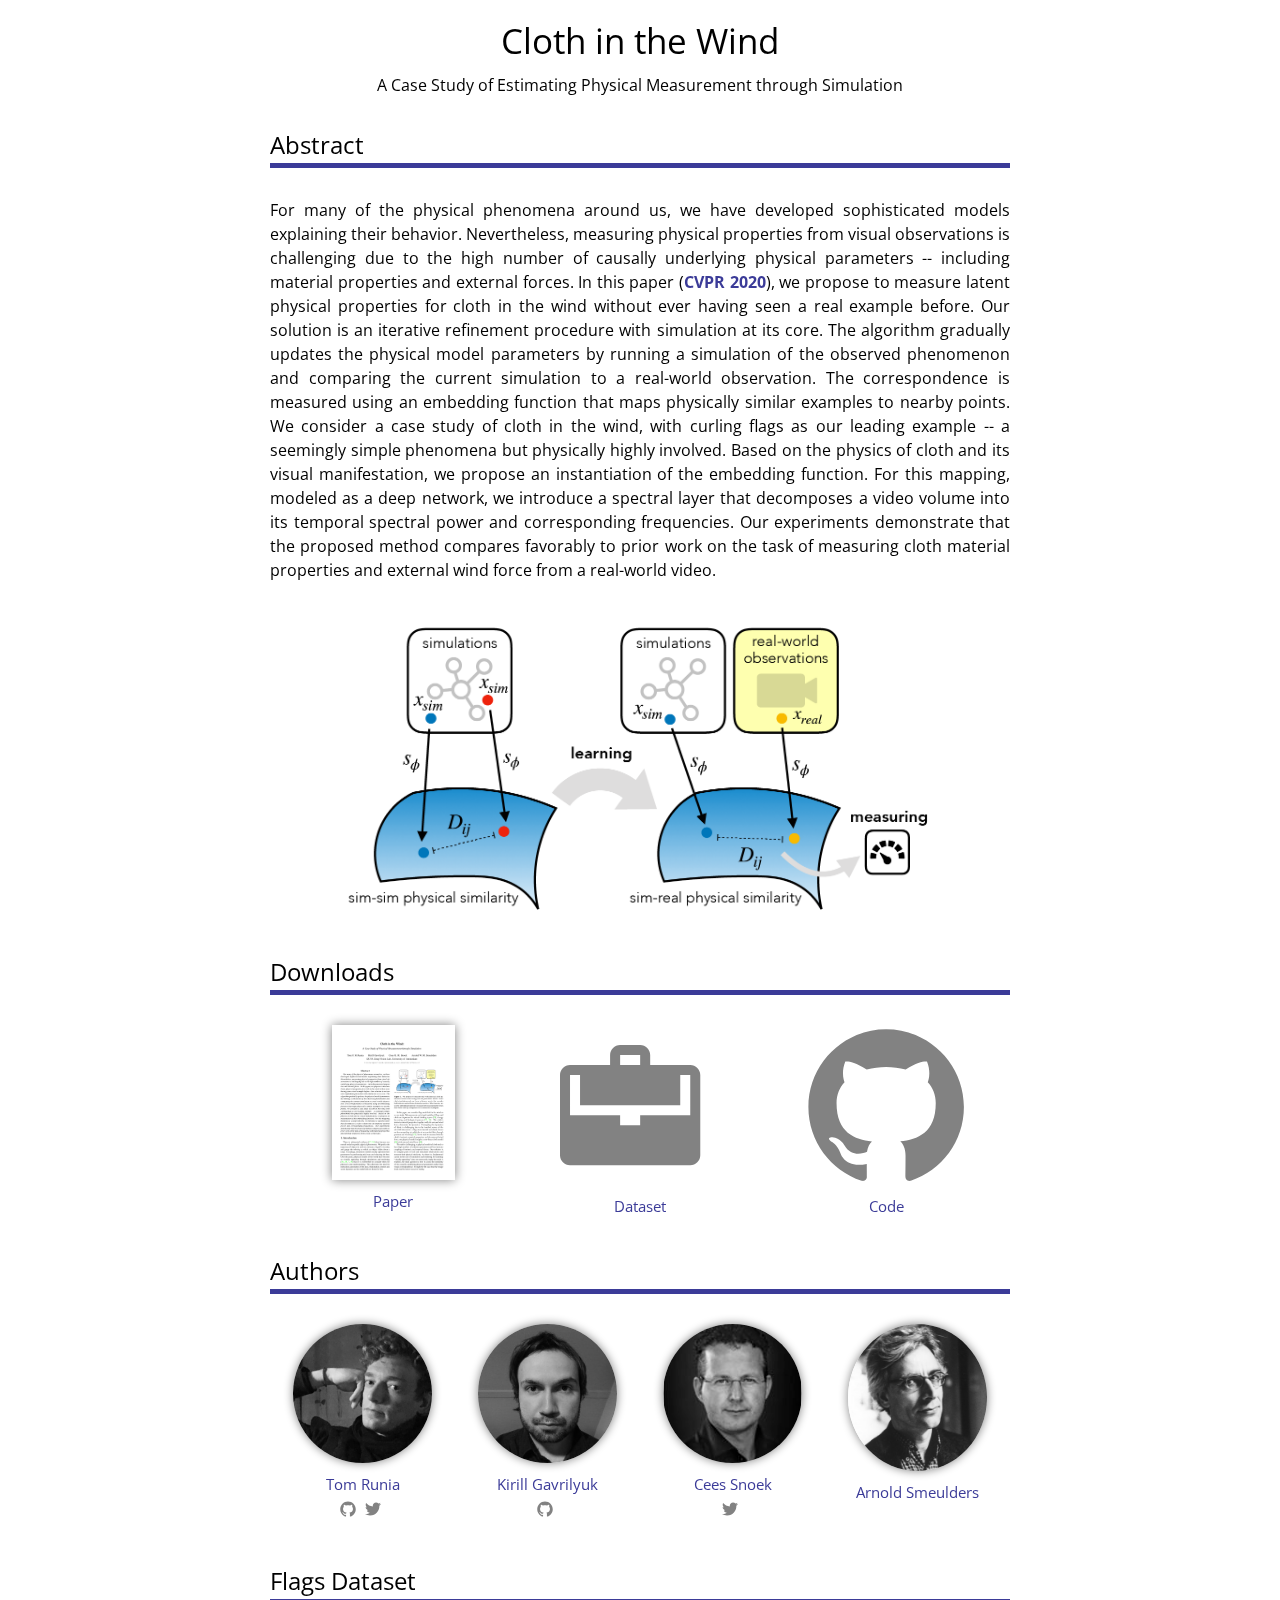
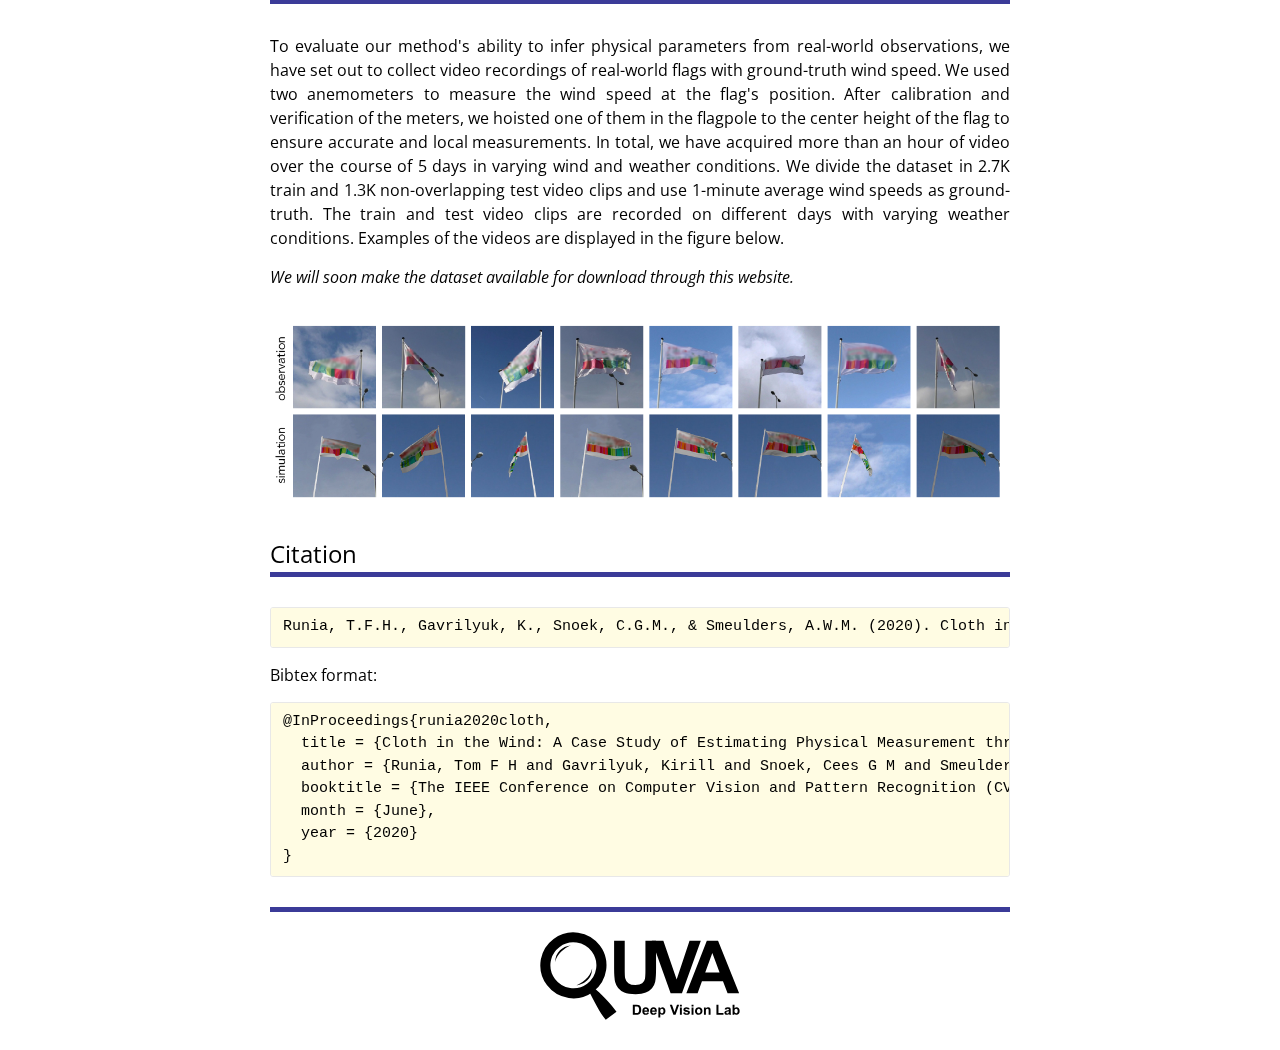
==== projects/cloth/index.html @ 1dd42409 "cloth website" ====
<!DOCTYPE html>
<html lang=en>

<head>
  <meta charset=utf-8>
  <meta http-equiv=X-UA-Compatible content="IE=edge">
  <meta name=viewport content="width=device-width,initial-scale=1">
  <title>Cloth in the Wind | CVPR 2020</title>
  <meta name=description content="The project page for the paper &quot;Cloth in the Wind: A Case Study of Estimating Physical Measurement through Simulation&quot;">

  <style type=text/css>
    @import url(https://fonts.googleapis.com/css?family=Open+Sans:300,400,700);

    body,
    h2,
    p {
      margin: 0;
      padding: 0
    }

    .wrapper p,
    h2 {
      margin-bottom: 15px
    }

    body {
      font: 400 16px/1.5 'Open Sans', sans-serif;
      color: #515151;
      background-color: #fff;
      -webkit-text-size-adjust: 100%;
      -o-font-feature-settings: "kern" 1;
      font-feature-settings: "kern" 1;
      font-kerning: normal
    }

    h2 {
      font-family: 'Open Sans', "Helvetica Neue", Helvetica, Arial, sans-serif;
      font-weight: 400,400;
    }

    p {
      text-align: justify
    }

    .page-wrapper {
      max-width: calc(800px - (30px * 2));
      margin-right: auto;
      margin-left: auto;
      padding-right: 30px;
      padding-left: 30px
    }

    @media screen and (max-width:800px) {
      .page-wrapper {
        max-width: calc(800px - (30px));
        padding-right: 15px;
        padding-left: 15px
      }
    }

    .abstract-wrapper:after,
    .page-wrapper:after {
      content: "";
      display: table;
      clear: both
    }

    .page-content {
      padding-bottom: 30px
    }

    .page-header {
      text-align: center;
      padding: 0 30px;
      font-size: 20px
    }

    .page-header h2 {
      margin-bottom: 0
    }

    .header {
      margin-top: 30px;
      margin-bottom: 30px;
      border-bottom: 5px solid #c698cb
    }
  </style>
  <script id=loadcss>
    ! function(e, n) {
      ! function(e) {
        "use strict";
        var n = function(n, t, o) {
          var l, i = e.document,
            r = i.createElement("link");
          if (t) l = t;
          else {
            var a = (i.body || i.getElementsByTagName("head")[0]).childNodes;
            l = a[a.length - 1]
          }
          var d = i.styleSheets;
          r.rel = "stylesheet", r.href = n, r.media = "only x", l.parentNode.insertBefore(r, t ? l : l.nextSibling);
          var s = function(e) {
            for (var n = r.href, t = d.length; t--;)
              if (d[t].href === n) return e();
            setTimeout(function() {
              s(e)
            })
          };
          return r.onloadcssdefined = s, s(function() {
            r.media = o || "all"
          }), r
        };
        "undefined" != typeof module ? module.exports = n : e.loadCSS = n
      }("undefined" != typeof global ? global : this);
      for (var t in e) loadCSS(e[t], n)
    }(["style.css"], document.getElementById("loadcss"))
  </script><noscript><link rel=stylesheet href=style.css></noscript>

  <link rel=apple-touch-icon sizes=180x180 href=favicons/apple-touch-icon.png>
  <link rel=icon type=image/png sizes=32x32 href=../../images/favicons/favicon-32x32.png>
  <link rel=icon type=image/png sizes=16x16 href=../../images/favicons/favicon-16x16.png>
  <link rel=manifest href=../../images/favicons/manifest.json>
  <link rel=mask-icon href=../../images/favicons/safari-pinned-tab.svg color=#669c35>
  <link rel="shortcut icon" href=../../images/favicons/favicon.ico>
  <meta name=msapplication-config content=../../images/favicons/browserconfig.xml>
  <meta name=theme-color content=#ffffff>

  <!-- Global site tag (gtag.js) - Google Analytics -->
  <script async src="https://www.googletagmanager.com/gtag/js?id=UA-114690250-1"></script>
  <script>
    window.dataLayer = window.dataLayer || [];
    function gtag(){dataLayer.push(arguments);}
    gtag('js', new Date());

    gtag('config', 'UA-114690250-1');
  </script>


</head>

<body>
  <header class=page-header>
    <h2 class=page-title>Cloth in the Wind</h2>
    <h3>A Case Study of Estimating Physical Measurement through Simulation</h3>
  </header>
  <main class=page-content aria-label=Content>
    <div class=page-wrapper>
      <div class=home>

        <div class=home-content>

          <div class="wrapper abstract-wrapper">
            <h2 class="header abstract-header">Abstract</h2>
            <p>For many of the physical phenomena around us, we have developed sophisticated models explaining their behavior.
            Nevertheless, measuring physical properties from visual observations is challenging due to the high number of causally
            underlying physical parameters -- including material properties and external forces. In this paper (<a href='http://cvpr2020.thecvf.com/' title='CVPR 2020'><strong>CVPR 2020</strong></a>), we propose to measure latent physical properties for cloth in the wind without ever having seen a real example before. Our solution is an iterative refinement procedure with simulation at its core. The algorithm gradually updates the physical model parameters by running a simulation of the observed phenomenon and comparing the current simulation to a real-world observation. The correspondence is measured using an embedding function that maps physically similar examples to nearby points. We consider a case study of cloth in the wind, with curling flags as our leading example -- a seemingly simple phenomena but physically highly involved. Based on the physics of cloth and its visual manifestation, we propose an instantiation of the embedding function. For this mapping, modeled as a deep network, we introduce a spectral layer that decomposes a video volume into its temporal spectral power and corresponding frequencies. Our experiments demonstrate that the proposed method compares favorably to prior work on the task of  measuring cloth material properties and external wind force from a real-world video.</p>

            <img src='images/intro-figure-cvpr.png' style='width:600px; margin-top:20px; margin-left: 70px;' alt='CVPR 2020 - Cloth in the Wind' />

          </div>
          <div class="wrapper material-wrapper">
            <h2 class="header material-header">Downloads</h2>
            <div class="wrapper pdf-wrapper">

              <!-- LINK TO PAPER -->
              <div class=pdf><a href="#"><img src=images/paper-thumbnail.png alt="Cloth in the Wind (CVPR 2020)"><span>Paper</span></a></div>

              <!-- LINK TO DATASET -->
              <div class=pdf><a href='#'><span class=icon><svg viewbox="0 0 16 16"><path d="M9 4V3c0-.55-.45-1-1-1H6c-.55 0-1 .45-1 1v1H1c-.55 0-1 .45-1 1v8c0 .55.45 1 1 1h12c.55 0 1-.45 1-1V5c0-.55-.45-1-1-1H9zM6 3h2v1H6V3zm7 6H8v1H6V9H1V5h1v3h10V5h1v4z"/></svg> </span><span>Dataset</span></a></div>

              <!-- LINK TO CODE -->
              <div class=pdf><a href='#'><span class=icon><svg viewbox="0 0 16 16"><path fill=#828282 d="M7.999,0.431c-4.285,0-7.76,3.474-7.76,7.761 c0,3.428,2.223,6.337,5.307,7.363c0.388,0.071,0.53-0.168,0.53-0.374c0-0.184-0.007-0.672-0.01-1.32 c-2.159,0.469-2.614-1.04-2.614-1.04c-0.353-0.896-0.862-1.135-0.862-1.135c-0.705-0.481,0.053-0.472,0.053-0.472 c0.779,0.055,1.189,0.8,1.189,0.8c0.692,1.186,1.816,0.843,2.258,0.645c0.071-0.502,0.271-0.843,0.493-1.037 C4.86,11.425,3.049,10.76,3.049,7.786c0-0.847,0.302-1.54,0.799-2.082C3.768,5.507,3.501,4.718,3.924,3.65 c0,0,0.652-0.209,2.134,0.796C6.677,4.273,7.34,4.187,8,4.184c0.659,0.003,1.323,0.089,1.943,0.261 c1.482-1.004,2.132-0.796,2.132-0.796c0.423,1.068,0.157,1.857,0.077,2.054c0.497,0.542,0.798,1.235,0.798,2.082 c0,2.981-1.814,3.637-3.543,3.829c0.279,0.24,0.527,0.713,0.527,1.437c0,1.037-0.01,1.874-0.01,2.129 c0,0.208,0.14,0.449,0.534,0.373c3.081-1.028,5.302-3.935,5.302-7.362C15.76,3.906,12.285,0.431,7.999,0.431z"/></svg> </span><span>Code</span></a></div>
            </div>
          </div>
          <div class="wrapper author-col-wrapper">
            <h2 class="header author-header">Authors</h2>
            <div class="author-col author-col-1"><a href="https://tomrunia.github.io/"><img class=profile src='../../images/tom-runia.jpg' alt='tom runia'> <span>Tom Runia</span></a>
              <ul class=social-media-list>
                <li><a href=https://github.com/tomrunia><span class=icon><svg viewbox="0 0 16 16"><path fill=#828282 d="M7.999,0.431c-4.285,0-7.76,3.474-7.76,7.761 c0,3.428,2.223,6.337,5.307,7.363c0.388,0.071,0.53-0.168,0.53-0.374c0-0.184-0.007-0.672-0.01-1.32 c-2.159,0.469-2.614-1.04-2.614-1.04c-0.353-0.896-0.862-1.135-0.862-1.135c-0.705-0.481,0.053-0.472,0.053-0.472 c0.779,0.055,1.189,0.8,1.189,0.8c0.692,1.186,1.816,0.843,2.258,0.645c0.071-0.502,0.271-0.843,0.493-1.037 C4.86,11.425,3.049,10.76,3.049,7.786c0-0.847,0.302-1.54,0.799-2.082C3.768,5.507,3.501,4.718,3.924,3.65 c0,0,0.652-0.209,2.134,0.796C6.677,4.273,7.34,4.187,8,4.184c0.659,0.003,1.323,0.089,1.943,0.261 c1.482-1.004,2.132-0.796,2.132-0.796c0.423,1.068,0.157,1.857,0.077,2.054c0.497,0.542,0.798,1.235,0.798,2.082 c0,2.981-1.814,3.637-3.543,3.829c0.279,0.24,0.527,0.713,0.527,1.437c0,1.037-0.01,1.874-0.01,2.129 c0,0.208,0.14,0.449,0.534,0.373c3.081-1.028,5.302-3.935,5.302-7.362C15.76,3.906,12.285,0.431,7.999,0.431z"/></svg></span></a></li>
                <li><a href=https://twitter.com/tomrunia><span class=icon><svg viewbox="0 0 16 16"><path d="M15.969,3.058c-0.586,0.26-1.217,0.436-1.878,0.515c0.675-0.405,1.194-1.045,1.438-1.809c-0.632,0.375-1.332,0.647-2.076,0.793c-0.596-0.636-1.446-1.033-2.387-1.033c-1.806,0-3.27,1.464-3.27,3.27 c0,0.256,0.029,0.506,0.085,0.745C5.163,5.404,2.753,4.102,1.14,2.124C0.859,2.607,0.698,3.168,0.698,3.767 c0,1.134,0.577,2.135,1.455,2.722C1.616,6.472,1.112,6.325,0.671,6.08c0,0.014,0,0.027,0,0.041c0,1.584,1.127,2.906,2.623,3.206 C3.02,9.402,2.731,9.442,2.433,9.442c-0.211,0-0.416-0.021-0.615-0.059c0.416,1.299,1.624,2.245,3.055,2.271 c-1.119,0.877-2.529,1.4-4.061,1.4c-0.264,0-0.524-0.015-0.78-0.046c1.447,0.928,3.166,1.469,5.013,1.469 c6.015,0,9.304-4.983,9.304-9.304c0-0.142-0.003-0.283-0.009-0.423C14.976,4.29,15.531,3.714,15.969,3.058z"/></svg></span></a></li>
              </ul>
            </div>
            <div class="author-col author-col-2"><a href="https://kgavrilyuk.github.io/"><img class=profile
                src='../../images/kirill-gavrilyuk.jpg' alt='Kirill Gavrilyuk'> <span>Kirill Gavrilyuk</span></a>
              <ul class=social-media-list>
                <li><a href=https://kgavrilyuk.github.io/><span class=icon><svg viewbox="0 0 16 16">
                        <path fill=#828282
                          d="M7.999,0.431c-4.285,0-7.76,3.474-7.76,7.761 c0,3.428,2.223,6.337,5.307,7.363c0.388,0.071,0.53-0.168,0.53-0.374c0-0.184-0.007-0.672-0.01-1.32 c-2.159,0.469-2.614-1.04-2.614-1.04c-0.353-0.896-0.862-1.135-0.862-1.135c-0.705-0.481,0.053-0.472,0.053-0.472 c0.779,0.055,1.189,0.8,1.189,0.8c0.692,1.186,1.816,0.843,2.258,0.645c0.071-0.502,0.271-0.843,0.493-1.037 C4.86,11.425,3.049,10.76,3.049,7.786c0-0.847,0.302-1.54,0.799-2.082C3.768,5.507,3.501,4.718,3.924,3.65 c0,0,0.652-0.209,2.134,0.796C6.677,4.273,7.34,4.187,8,4.184c0.659,0.003,1.323,0.089,1.943,0.261 c1.482-1.004,2.132-0.796,2.132-0.796c0.423,1.068,0.157,1.857,0.077,2.054c0.497,0.542,0.798,1.235,0.798,2.082 c0,2.981-1.814,3.637-3.543,3.829c0.279,0.24,0.527,0.713,0.527,1.437c0,1.037-0.01,1.874-0.01,2.129 c0,0.208,0.14,0.449,0.534,0.373c3.081-1.028,5.302-3.935,5.302-7.362C15.76,3.906,12.285,0.431,7.999,0.431z" />
                        </svg></span></a></li>
              </ul>
            </div>

            <div class="author-col author-col-3"><a href=http://www.ceessnoek.info/><img class=profile src='../../images/cees-snoek.jpg' alt='cees snoek'> <span>Cees Snoek</span></a>
              <ul class=social-media-list>
                <li><a href=https://twitter.com/cgmsnoek><span class=icon><svg viewbox="0 0 16 16"><path d="M15.969,3.058c-0.586,0.26-1.217,0.436-1.878,0.515c0.675-0.405,1.194-1.045,1.438-1.809c-0.632,0.375-1.332,0.647-2.076,0.793c-0.596-0.636-1.446-1.033-2.387-1.033c-1.806,0-3.27,1.464-3.27,3.27 c0,0.256,0.029,0.506,0.085,0.745C5.163,5.404,2.753,4.102,1.14,2.124C0.859,2.607,0.698,3.168,0.698,3.767 c0,1.134,0.577,2.135,1.455,2.722C1.616,6.472,1.112,6.325,0.671,6.08c0,0.014,0,0.027,0,0.041c0,1.584,1.127,2.906,2.623,3.206 C3.02,9.402,2.731,9.442,2.433,9.442c-0.211,0-0.416-0.021-0.615-0.059c0.416,1.299,1.624,2.245,3.055,2.271 c-1.119,0.877-2.529,1.4-4.061,1.4c-0.264,0-0.524-0.015-0.78-0.046c1.447,0.928,3.166,1.469,5.013,1.469 c6.015,0,9.304-4.983,9.304-9.304c0-0.142-0.003-0.283-0.009-0.423C14.976,4.29,15.531,3.714,15.969,3.058z"/></svg></span></a></li>

              </ul>
            </div>
            <div class="author-col author-col-4"><a href=https://staff.fnwi.uva.nl/a.w.m.smeulders/><img class=profile src='../../images/arnold-smeulders.jpg' alt='arnold smeulders'> <span>Arnold Smeulders</span></a>

            </div>
          </div>
          
          <div class="wrapper">
            <h2 class="header">Flags Dataset</h2>

            <p>To evaluate our method's ability to infer physical parameters from real-world observations, we have set out to collect video recordings of real-world flags with ground-truth wind speed. We used two anemometers to measure the wind speed at the flag's position. After calibration and verification of the meters, we hoisted one of them in the flagpole to the center height of the flag to ensure accurate and local measurements. In total, we have acquired more than an hour of video over the course of 5 days in varying wind and weather conditions. We divide the dataset in 2.7K train and 1.3K non-overlapping test video clips and use 1-minute average wind speeds as ground-truth. The train and test video clips are recorded on different days with varying weather conditions. Examples of the videos are displayed in the figure below.</p>

            <p style='font-style: italic;'>We will soon make the dataset available for download through this website.</p>
            
            <img src='images/flags.png' style='width:780px; margin-top:20px;' alt='CVPR 2020 - Flag Dataset' />

          </div>

          <div class="wrapper citation-wrapper">
            <h2 class="header citation-header">Citation</h2>
            <div class=highlighter-rouge>
              <pre class=highlight><code>Runia, T.F.H., Gavrilyuk, K., Snoek, C.G.M., & Smeulders, A.W.M. (2020). Cloth in the Wind: A Case Study of Estimating Physical Measurement through Simulation.</code></pre>
            </div>
            <p>Bibtex format:</p>
            <div class=highlighter-rouge>
              <pre class=highlight><code>@InProceedings{runia2020cloth,
  title = {Cloth in the Wind: A Case Study of Estimating Physical Measurement through Simulation},
  author = {Runia, Tom F H and Gavrilyuk, Kirill and Snoek, Cees G M and Smeulders, Arnold W M},
  booktitle = {The IEEE Conference on Computer Vision and Pattern Recognition (CVPR)},
  month = {June},
  year = {2020}
}</code></pre>
            </div>

            <div class="wrapper">
              <h2 class="header"></h2>
              <div class="wrapper">

                <div class='logo-wrapper'>
                  <a href='https://ivi.fnwi.uva.nl/quva/' title='QUVA Deep Vision Lab' class='logo'><img src='../../images/quva-logo.svg' alt='QUVA logo' style='width: 200px; display: block; margin-left: auto; margin-right: auto; width: 200px; margin-top: -10px;'/></a>
                </div>

              </div>
            </div>

          </div>
        </div>
      </div>

    </div>
  </main>

</body>

</html>
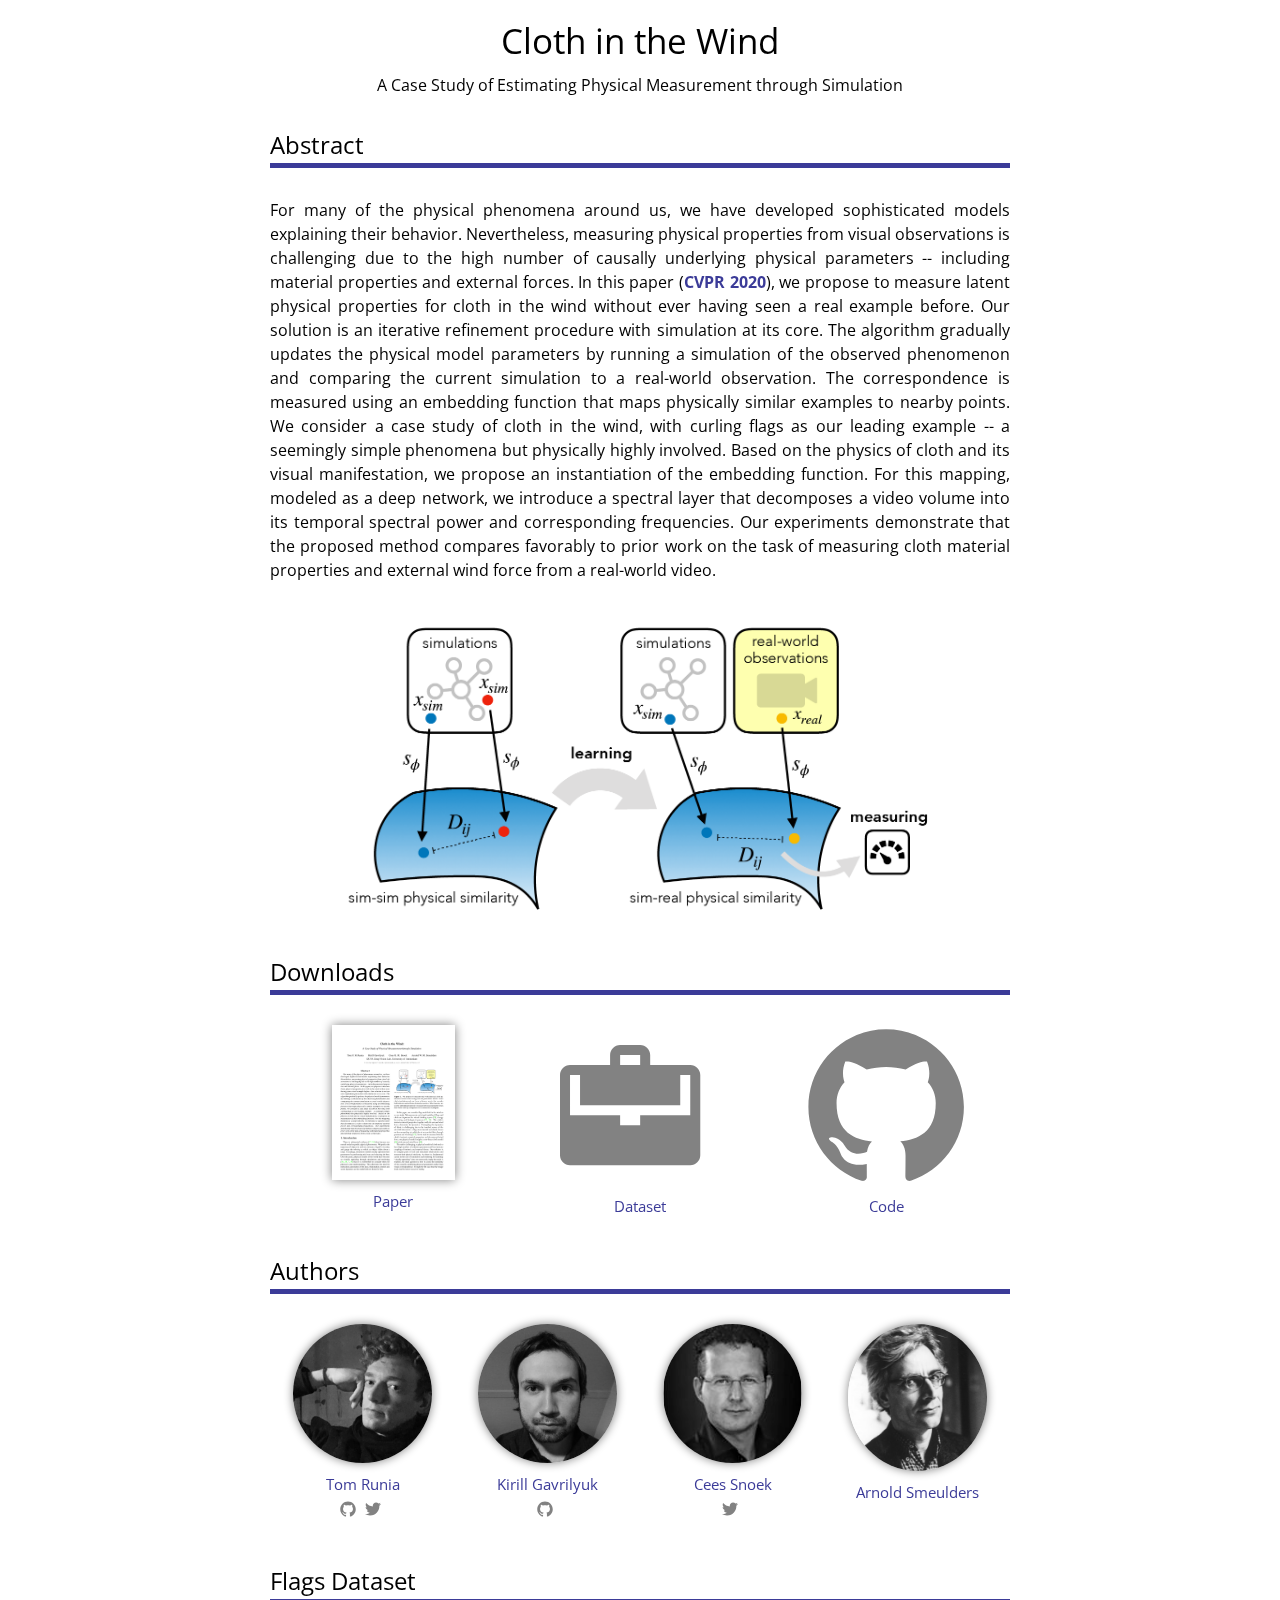
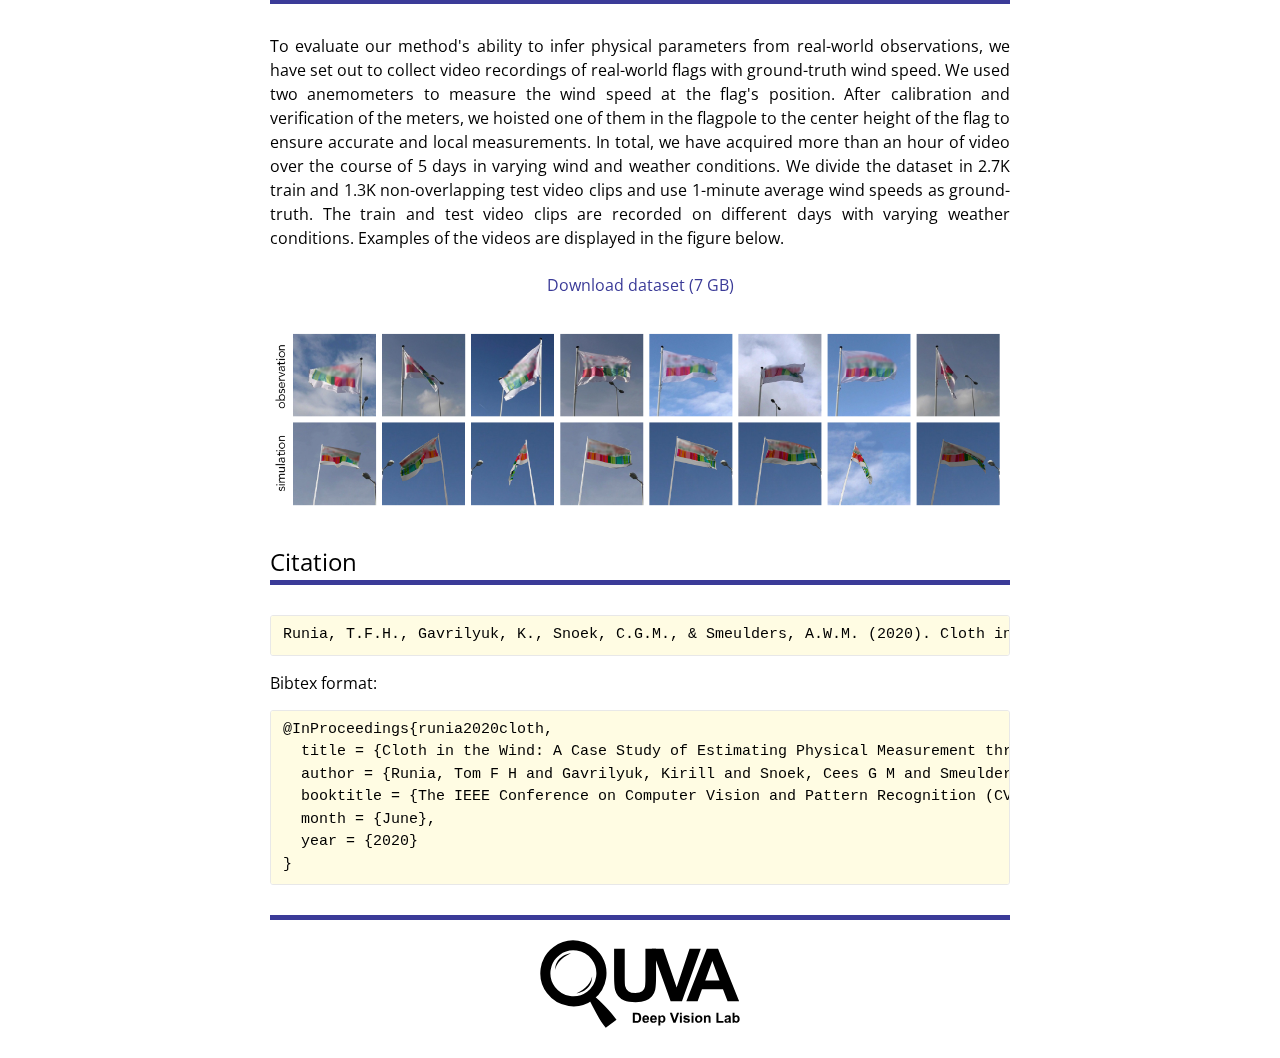
==== commit b92037fd: "dataset download link" ====
--- a/projects/cloth/index.html
+++ b/projects/cloth/index.html
@@ -163,10 +163,10 @@
             <div class="wrapper pdf-wrapper">
 
               <!-- LINK TO PAPER -->
-              <div class=pdf><a href="#"><img src=images/paper-thumbnail.png alt="Cloth in the Wind (CVPR 2020)"><span>Paper</span></a></div>
+              <div class=pdf><a href="https://arxiv.org/abs/2003.05065"><img src=images/paper-thumbnail.png alt="Cloth in the Wind (CVPR 2020)"><span>Paper</span></a></div>
 
               <!-- LINK TO DATASET -->
-              <div class=pdf><a href='#'><span class=icon><svg viewbox="0 0 16 16"><path d="M9 4V3c0-.55-.45-1-1-1H6c-.55 0-1 .45-1 1v1H1c-.55 0-1 .45-1 1v8c0 .55.45 1 1 1h12c.55 0 1-.45 1-1V5c0-.55-.45-1-1-1H9zM6 3h2v1H6V3zm7 6H8v1H6V9H1V5h1v3h10V5h1v4z"/></svg> </span><span>Dataset</span></a></div>
+              <div class=pdf><a href='http://isis-data.science.uva.nl/tomrunia/runia-flag-dataset.tar.gz'><span class=icon><svg viewbox="0 0 16 16"><path d="M9 4V3c0-.55-.45-1-1-1H6c-.55 0-1 .45-1 1v1H1c-.55 0-1 .45-1 1v8c0 .55.45 1 1 1h12c.55 0 1-.45 1-1V5c0-.55-.45-1-1-1H9zM6 3h2v1H6V3zm7 6H8v1H6V9H1V5h1v3h10V5h1v4z"/></svg> </span><span>Dataset</span></a></div>
 
               <!-- LINK TO CODE -->
               <div class=pdf><a href='#'><span class=icon><svg viewbox="0 0 16 16"><path fill=#828282 d="M7.999,0.431c-4.285,0-7.76,3.474-7.76,7.761 c0,3.428,2.223,6.337,5.307,7.363c0.388,0.071,0.53-0.168,0.53-0.374c0-0.184-0.007-0.672-0.01-1.32 c-2.159,0.469-2.614-1.04-2.614-1.04c-0.353-0.896-0.862-1.135-0.862-1.135c-0.705-0.481,0.053-0.472,0.053-0.472 c0.779,0.055,1.189,0.8,1.189,0.8c0.692,1.186,1.816,0.843,2.258,0.645c0.071-0.502,0.271-0.843,0.493-1.037 C4.86,11.425,3.049,10.76,3.049,7.786c0-0.847,0.302-1.54,0.799-2.082C3.768,5.507,3.501,4.718,3.924,3.65 c0,0,0.652-0.209,2.134,0.796C6.677,4.273,7.34,4.187,8,4.184c0.659,0.003,1.323,0.089,1.943,0.261 c1.482-1.004,2.132-0.796,2.132-0.796c0.423,1.068,0.157,1.857,0.077,2.054c0.497,0.542,0.798,1.235,0.798,2.082 c0,2.981-1.814,3.637-3.543,3.829c0.279,0.24,0.527,0.713,0.527,1.437c0,1.037-0.01,1.874-0.01,2.129 c0,0.208,0.14,0.449,0.534,0.373c3.081-1.028,5.302-3.935,5.302-7.362C15.76,3.906,12.285,0.431,7.999,0.431z"/></svg> </span><span>Code</span></a></div>
@@ -206,7 +206,7 @@
 
             <p>To evaluate our method's ability to infer physical parameters from real-world observations, we have set out to collect video recordings of real-world flags with ground-truth wind speed. We used two anemometers to measure the wind speed at the flag's position. After calibration and verification of the meters, we hoisted one of them in the flagpole to the center height of the flag to ensure accurate and local measurements. In total, we have acquired more than an hour of video over the course of 5 days in varying wind and weather conditions. We divide the dataset in 2.7K train and 1.3K non-overlapping test video clips and use 1-minute average wind speeds as ground-truth. The train and test video clips are recorded on different days with varying weather conditions. Examples of the videos are displayed in the figure below.</p>
 
-            <p style='font-style: italic;'>We will soon make the dataset available for download through this website.</p>
+            <p style='font-weight: 400; text-align: center; padding-top: 8px;'><a href="http://isis-data.science.uva.nl/tomrunia/runia-flag-dataset.tar.gz">Download dataset (7 GB)</a></p>
             
             <img src='images/flags.png' style='width:780px; margin-top:20px;' alt='CVPR 2020 - Flag Dataset' />
 
